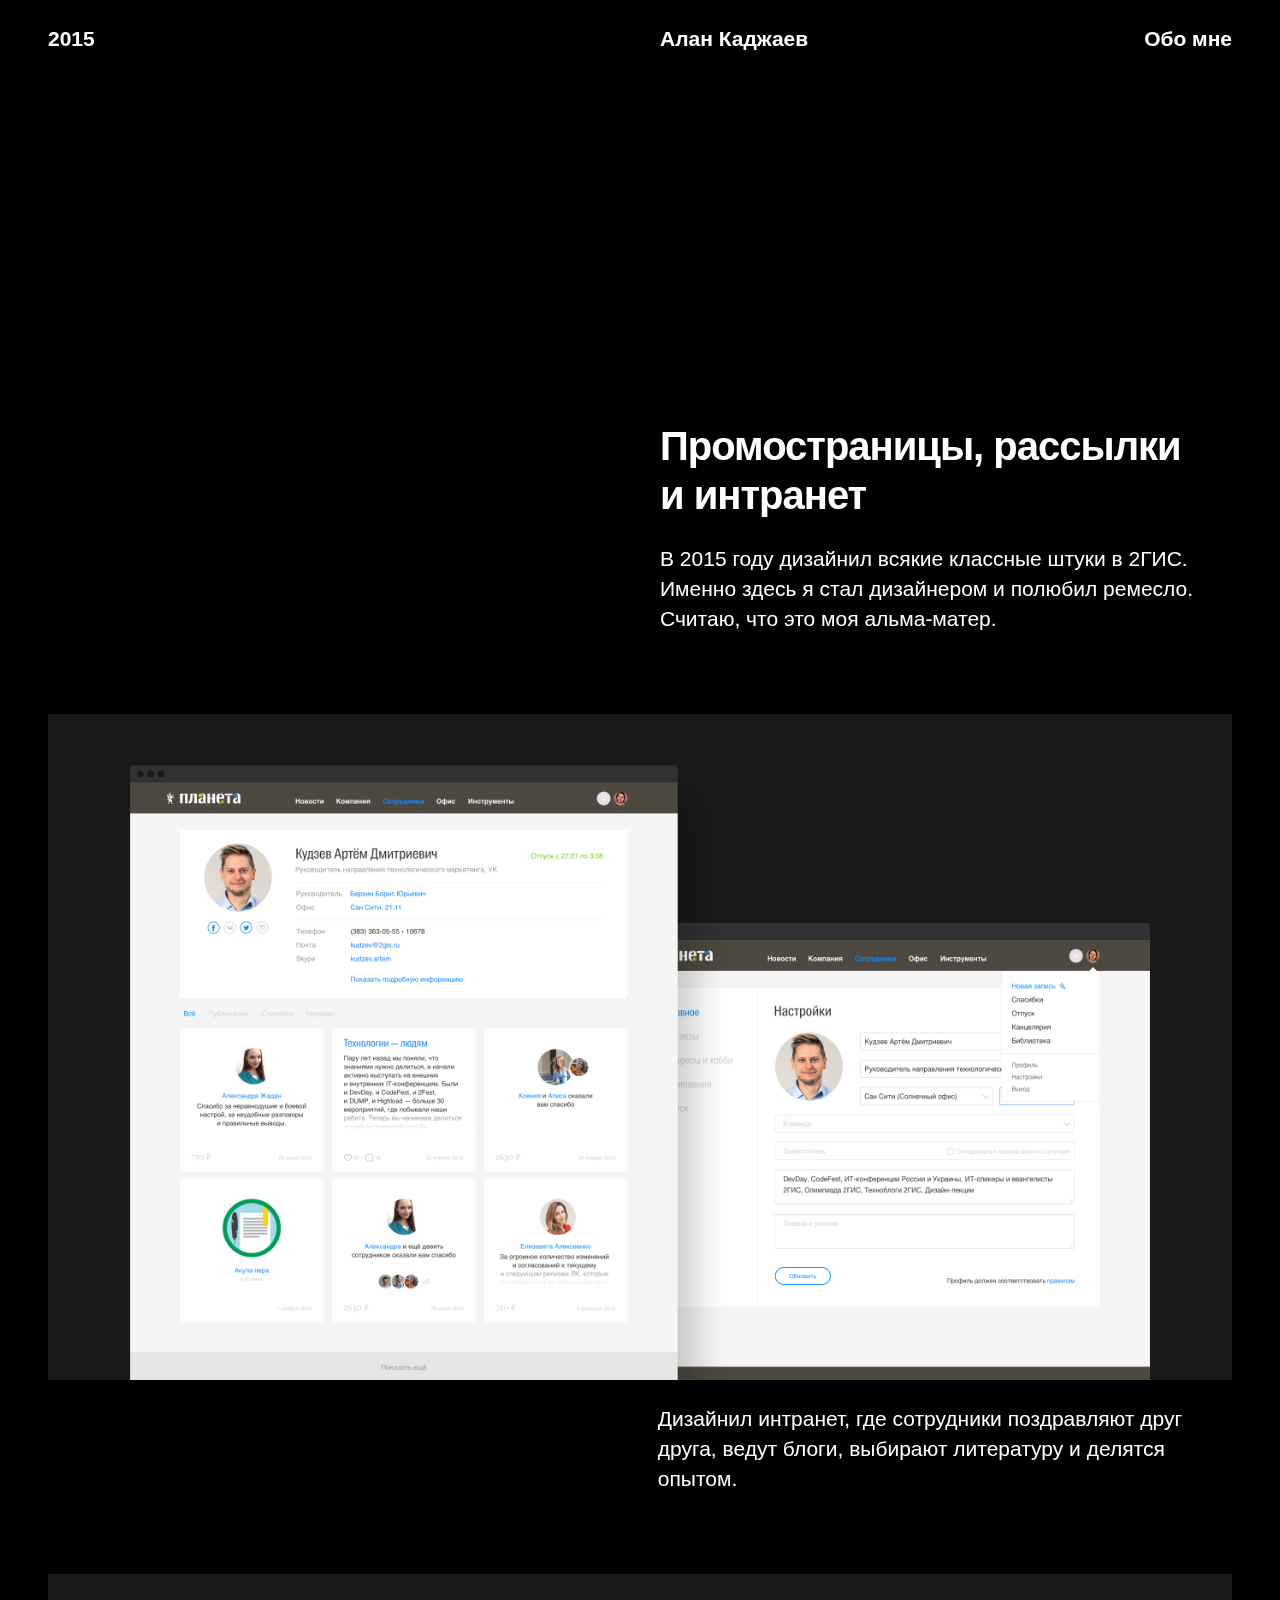
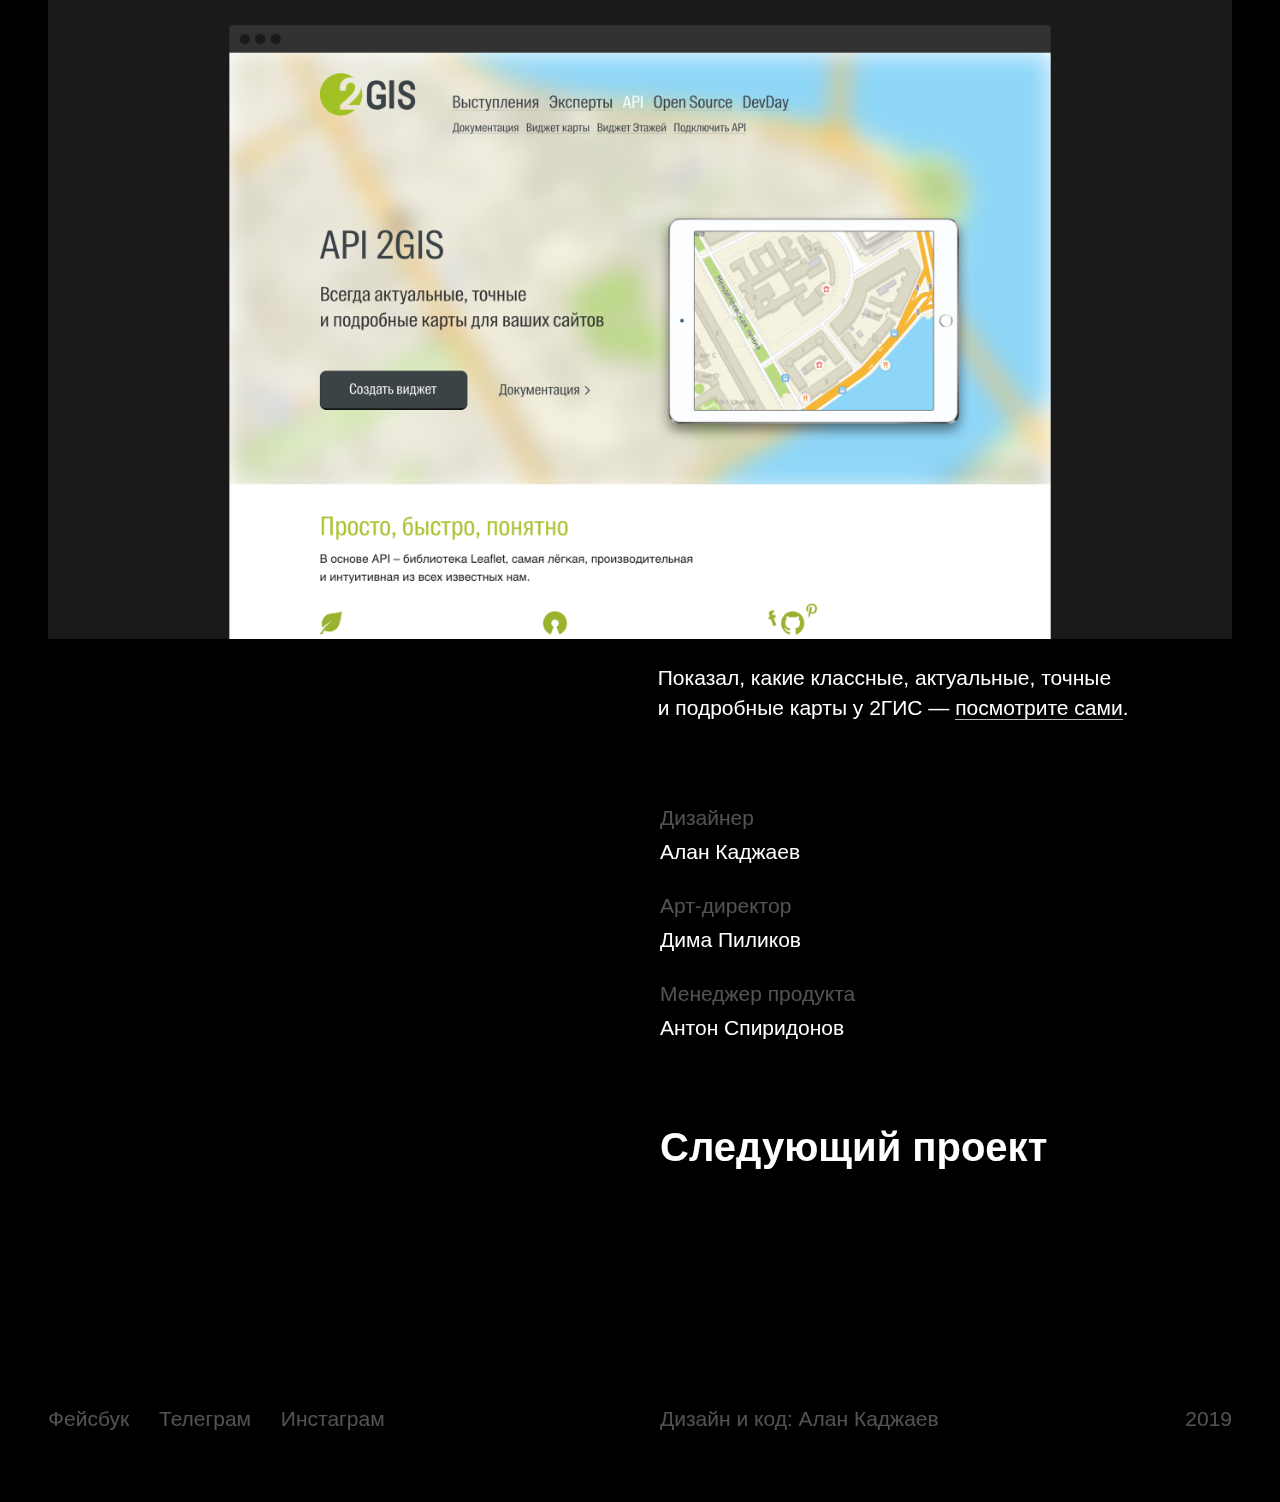
==== 2gis.html @ 0c4d252d "Add files via upload" ====
<!DOCTYPE html>
<html>
  <head>
    <meta charset="utf-8">
    <meta name="viewport" content="width=device-width, initial-scale=1">
    <title>Дизайнер Алан Каджаев</title>
    <link href="css/style.css" rel="stylesheet">
    <script src="https://ajax.googleapis.com/ajax/libs/jquery/2.1.4/jquery.min.js">
    </script>
  </head>

  <body>
    <div class="wrapper">
      <header class="site-header">
        <nav class="site-header__nav">
          <p class="site-header__date">2015</p>
          <a href="/index.html" class="site-header--4-6 site-header__link">Алан Каджаев</a>
          <a class="site-header--6-7 site-header__link">Обо мне</a>
        </nav>
      </header>

      <main class="project">
        <div class="project__col-4-7">
          <h2 class="project__heading">Промостраницы, рассылки и&nbsp;интранет</h2>
          <p class="project__lead">В&nbsp;2015 году дизайнил всякие классные штуки в&nbsp;2ГИС. Именно здесь я&nbsp;стал дизайнером и&nbsp;полюбил ремесло. Считаю, что это моя альма-матер.</p>
        </div>
        <div class="project__col-1-7">
          <img src="img/2gis/2gis-planeta.png" alt="Интранет" class="project__img">
          <p class="project__text">Дизайнил интранет, где сотрудники поздравляют друг друга, ведут блоги, выбирают литературу и&nbsp;делятся опытом.</p>
        </div>
        <div class="project__col-1-7">
          <img src="img/2gis/2gis-api.png" alt="Промостраница API" class="project__img">
          <p class="project__text">Показал, какие классные, актуальные, точные и&nbsp;подробные карты у&nbsp;2ГИС — <a href="http://api.2gis.ru/" class="link">посмотрите сами</a>.</p>
        </div>
        <div class="project__col-4-7">
          <h3 class="project__subheading">Дизайнер</h3>
          <p class="project__names">Алан Каджаев</p>

          <h3 class="project__subheading">Арт-директор</h3>
          <p class="project__names">Дима Пиликов</p>

          <h3 class="project__subheading">Менеджер продукта</h3>
          <p class="project__names">Антон Спиридонов</p>
        </div>

        <div class="project__col-4-7">
          <a href="terminal.html" class="project__nav">Следующий проект</a>
        </div>
      </main>

      <footer class="site-footer">
        <div class="site-footer--1-4">
          <a href="" class="site-footer__link">Фейсбук</a>
          <a href="" class="site-footer__link">Телеграм</a>
          <a href="" class="site-footer__link">Инстаграм</a>
        </div>

        <div class="site-footer--4-6">
          <p class="site-footer__text">Дизайн и&nbsp;код: Алан Каджаев</p>
        </div>

        <div class="site-footer--6-7">
          <p class="site-footer__text site-footer__text--date">2019</p>
        </div>
      </footer>
    </div>

    <script src="/js/script.js"></script>
  </body>
</html>
---- css/style.css ----
/*! normalize.css v7.0.0 | MIT License | github.com/necolas/normalize.css */
/* Document
   ========================================================================== */
/**
 * 1. Correct the line height in all browsers.
 * 2. Prevent adjustments of font size after orientation changes in
 *    IE on Windows Phone and in iOS.
 */
html {
  line-height: 1.15;
  /* 1 */
  -ms-text-size-adjust: 100%;
  /* 2 */
  -webkit-text-size-adjust: 100%;
  /* 2 */ }

/* Sections
   ========================================================================== */
/**
 * Remove the margin in all browsers (opinionated).
 */
body {
  margin: 0; }

/**
 * Add the correct display in IE 9-.
 */
article,
aside,
footer,
header,
nav,
section {
  display: block; }

/**
 * Correct the font size and margin on `h1` elements within `section` and
 * `article` contexts in Chrome, Firefox, and Safari.
 */
h1 {
  font-size: 2em;
  margin: 0.67em 0; }

/* Grouping content
   ========================================================================== */
/**
 * Add the correct display in IE 9-.
 * 1. Add the correct display in IE.
 */
figcaption,
figure,
main {
  /* 1 */
  display: block; }

/**
 * Add the correct margin in IE 8.
 */
figure {
  margin: 1em 40px; }

/**
 * 1. Add the correct box sizing in Firefox.
 * 2. Show the overflow in Edge and IE.
 */
hr {
  -webkit-box-sizing: content-box;
          box-sizing: content-box;
  /* 1 */
  height: 0;
  /* 1 */
  overflow: visible;
  /* 2 */ }

/**
 * 1. Correct the inheritance and scaling of font size in all browsers.
 * 2. Correct the odd `em` font sizing in all browsers.
 */
pre {
  font-family: monospace, monospace;
  /* 1 */
  font-size: 1em;
  /* 2 */ }

/* Text-level semantics
   ========================================================================== */
/**
 * 1. Remove the gray background on active links in IE 10.
 * 2. Remove gaps in links underline in iOS 8+ and Safari 8+.
 */
a {
  background-color: transparent;
  /* 1 */
  -webkit-text-decoration-skip: objects;
  /* 2 */ }

/**
 * 1. Remove the bottom border in Chrome 57- and Firefox 39-.
 * 2. Add the correct text decoration in Chrome, Edge, IE, Opera, and Safari.
 */
abbr[title] {
  border-bottom: none;
  /* 1 */
  text-decoration: underline;
  /* 2 */
  -webkit-text-decoration: underline dotted;
          text-decoration: underline dotted;
  /* 2 */ }

/**
 * Prevent the duplicate application of `bolder` by the next rule in Safari 6.
 */
b,
strong {
  font-weight: inherit; }

/**
 * Add the correct font weight in Chrome, Edge, and Safari.
 */
b,
strong {
  font-weight: bolder; }

/**
 * 1. Correct the inheritance and scaling of font size in all browsers.
 * 2. Correct the odd `em` font sizing in all browsers.
 */
code,
kbd,
samp {
  font-family: monospace, monospace;
  /* 1 */
  font-size: 1em;
  /* 2 */ }

/**
 * Add the correct font style in Android 4.3-.
 */
dfn {
  font-style: italic; }

/**
 * Add the correct background and color in IE 9-.
 */
mark {
  background-color: #ff0;
  color: #000; }

/**
 * Add the correct font size in all browsers.
 */
small {
  font-size: 80%; }

/**
 * Prevent `sub` and `sup` elements from affecting the line height in
 * all browsers.
 */
sub,
sup {
  font-size: 75%;
  line-height: 0;
  position: relative;
  vertical-align: baseline; }

sub {
  bottom: -0.25em; }

sup {
  top: -0.5em; }

/* Embedded content
   ========================================================================== */
/**
 * Add the correct display in IE 9-.
 */
audio,
video {
  display: inline-block; }

/**
 * Add the correct display in iOS 4-7.
 */
audio:not([controls]) {
  display: none;
  height: 0; }

/**
 * Remove the border on images inside links in IE 10-.
 */
img {
  border-style: none; }

/**
 * Hide the overflow in IE.
 */
svg:not(:root) {
  overflow: hidden; }

/* Forms
   ========================================================================== */
/**
 * 1. Change the font styles in all browsers (opinionated).
 * 2. Remove the margin in Firefox and Safari.
 */
button,
input,
optgroup,
select,
textarea {
  font-family: sans-serif;
  /* 1 */
  font-size: 100%;
  /* 1 */
  line-height: 1.15;
  /* 1 */
  margin: 0;
  /* 2 */ }

/**
 * Show the overflow in IE.
 * 1. Show the overflow in Edge.
 */
button,
input {
  /* 1 */
  overflow: visible; }

/**
 * Remove the inheritance of text transform in Edge, Firefox, and IE.
 * 1. Remove the inheritance of text transform in Firefox.
 */
button,
select {
  /* 1 */
  text-transform: none; }

/**
 * 1. Prevent a WebKit bug where (2) destroys native `audio` and `video`
 *    controls in Android 4.
 * 2. Correct the inability to style clickable types in iOS and Safari.
 */
button,
html [type="button"],
[type="reset"],
[type="submit"] {
  -webkit-appearance: button;
  /* 2 */ }

/**
 * Remove the inner border and padding in Firefox.
 */
button::-moz-focus-inner,
[type="button"]::-moz-focus-inner,
[type="reset"]::-moz-focus-inner,
[type="submit"]::-moz-focus-inner {
  border-style: none;
  padding: 0; }

/**
 * Restore the focus styles unset by the previous rule.
 */
button:-moz-focusring,
[type="button"]:-moz-focusring,
[type="reset"]:-moz-focusring,
[type="submit"]:-moz-focusring {
  outline: 1px dotted ButtonText; }

/**
 * Correct the padding in Firefox.
 */
fieldset {
  padding: 0.35em 0.75em 0.625em; }

/**
 * 1. Correct the text wrapping in Edge and IE.
 * 2. Correct the color inheritance from `fieldset` elements in IE.
 * 3. Remove the padding so developers are not caught out when they zero out
 *    `fieldset` elements in all browsers.
 */
legend {
  -webkit-box-sizing: border-box;
          box-sizing: border-box;
  /* 1 */
  color: inherit;
  /* 2 */
  display: table;
  /* 1 */
  max-width: 100%;
  /* 1 */
  padding: 0;
  /* 3 */
  white-space: normal;
  /* 1 */ }

/**
 * 1. Add the correct display in IE 9-.
 * 2. Add the correct vertical alignment in Chrome, Firefox, and Opera.
 */
progress {
  display: inline-block;
  /* 1 */
  vertical-align: baseline;
  /* 2 */ }

/**
 * Remove the default vertical scrollbar in IE.
 */
textarea {
  overflow: auto; }

/**
 * 1. Add the correct box sizing in IE 10-.
 * 2. Remove the padding in IE 10-.
 */
[type="checkbox"],
[type="radio"] {
  -webkit-box-sizing: border-box;
          box-sizing: border-box;
  /* 1 */
  padding: 0;
  /* 2 */ }

/**
 * Correct the cursor style of increment and decrement buttons in Chrome.
 */
[type="number"]::-webkit-inner-spin-button,
[type="number"]::-webkit-outer-spin-button {
  height: auto; }

/**
 * 1. Correct the odd appearance in Chrome and Safari.
 * 2. Correct the outline style in Safari.
 */
[type="search"] {
  -webkit-appearance: textfield;
  /* 1 */
  outline-offset: -2px;
  /* 2 */ }

/**
 * Remove the inner padding and cancel buttons in Chrome and Safari on macOS.
 */
[type="search"]::-webkit-search-cancel-button,
[type="search"]::-webkit-search-decoration {
  -webkit-appearance: none; }

/**
 * 1. Correct the inability to style clickable types in iOS and Safari.
 * 2. Change font properties to `inherit` in Safari.
 */
::-webkit-file-upload-button {
  -webkit-appearance: button;
  /* 1 */
  font: inherit;
  /* 2 */ }

/* Interactive
   ========================================================================== */
/*
 * Add the correct display in IE 9-.
 * 1. Add the correct display in Edge, IE, and Firefox.
 */
details,
menu {
  display: block; }

/*
 * Add the correct display in all browsers.
 */
summary {
  display: list-item; }

/* Scripting
   ========================================================================== */
/**
 * Add the correct display in IE 9-.
 */
canvas {
  display: inline-block; }

/**
 * Add the correct display in IE.
 */
template {
  display: none; }

/* Hidden
   ========================================================================== */
/**
 * Add the correct display in IE 10-.
 */
[hidden] {
  display: none; }

@font-face {
  font-family: 'TT Travels';
  font-weight: 500;
  font-style: normal;
  src: url("../fonts/350F82_B_0.eot");
  src: url("../fonts/350F82_B_0.eot?#iefix") format("embedded-opentype"), url("../fonts/350F82_B_0.woff2") format("woff2"), url("../fonts/350F82_B_0.woff") format("woff"), url("../fonts/350F82_B_0.ttf") format("truetype"); }

@font-face {
  font-family: 'CSTM Xprmntl 2';
  font-weight: 700;
  font-style: normal;
  src: url("../fonts/CSTM02-Bold.eot");
  src: url("../fonts/CSTM02-Bold.eot?#iefix") format("embedded-opentype"), url("../fonts/CSTM02-Bold.woff2") format("woff2"), url("../fonts/CSTM02-Bold.woff") format("woff"), url("../fonts/CSTM02-Bold.ttf") format("truetype"); }

@font-face {
  font-family: 'CSTM Xprmntl 2';
  font-weight: 400;
  font-style: italic;
  src: url("../fonts/CSTM02-Italic.eot");
  src: url("../fonts/CSTM02-Italic.eot?#iefix") format("embedded-opentype"), url("../fonts/CSTM02-Italic.woff2") format("woff2"), url("../fonts/CSTM02-Italic.woff") format("woff"), url("../fonts/CSTM02-Italic.ttf") format("truetype"); }

.link {
  text-decoration: none;
  border-bottom: 1px solid rgba(255, 255, 255, 0.72);
  color: #FFFFFF;
  -webkit-transition: 200ms;
  transition: 200ms; }
  .link:visited {
    opacity: .16; }
  .link:hover {
    opacity: .48; }

.wrapper {
  margin: 0 auto;
  overflow: hidden;
  padding: 0 16px; }
  @media (min-width: 1024px) {
    .wrapper {
      padding: 0 48px;
      max-width: 1480px;
      margin-bottom: 48px; } }

.site-header {
  margin-top: 12px; }
  @media (min-width: 700px) {
    .site-header {
      margin-top: 24px; } }

.site-header--4-6 {
  grid-column: 4 / 6; }

.site-header--6-7 {
  grid-column: 6 / 7;
  justify-self: end; }

.site-header__nav {
  mix-blend-mode: exclusion;
  display: block; }
  @media (min-width: 700px) {
    .site-header__nav {
      display: grid;
      grid-template-columns: 1fr 1fr 1fr 1fr 1fr 1fr;
      grid-row-gap: 80px;
      grid-column-gap: 40px; } }

.site-header__date {
  font-weight: 700;
  font-size: 17px;
  line-height: 26px;
  margin: 0;
  font-variant-numeric: tabular-nums;
  -webkit-font-feature-settings: "tnum", "zero";
  font-feature-settings: "tnum", "zero"; }
  @media (min-width: 1024px) {
    .site-header__date {
      font-size: 21px;
      line-height: 30px; } }

.site-header__date--fix {
  position: fixed; }

.site-header__link {
  display: block;
  font-weight: 700;
  font-size: 17px;
  line-height: 26px;
  text-decoration: none;
  color: #FFFFFF;
  cursor: pointer;
  -webkit-transition: all 300ms ease;
  transition: all 300ms ease; }
  .site-header__link:hover {
    opacity: .32; }
  @media (min-width: 1024px) {
    .site-header__link {
      font-size: 21px;
      line-height: 30px; } }

.site-header__link--active:hover {
  cursor: text;
  opacity: 1;
  color: #FFFFFF; }

.site-header__link:last-child {
  padding-right: 0; }

.site-header__heading {
  margin: 0;
  padding-right: 6px;
  position: fixed;
  width: 97%;
  margin-top: 34vh;
  font-family: 'CSTM Xprmntl 2', sans-serif;
  font-style: italic;
  font-weight: 400;
  font-size: 62px;
  line-height: 1;
  text-align: center;
  -webkit-transition: all 800ms ease;
  transition: all 800ms ease;
  z-index: 100; }
  @media (min-width: 1024px) {
    .site-header__heading {
      margin-top: 37vh;
      padding-right: 48px;
      font-size: 164px; } }

.content {
  opacity: .12;
  margin-top: 40vh; }
  @media (min-width: 1024px) {
    .content {
      margin-top: 40vh;
      margin-bottom: 240px;
      display: grid;
      grid-row-gap: 120px;
      grid-column-gap: 40px;
      grid-template-columns: 2fr 2fr 2fr 2fr 2fr 2fr;
      opacity: .12;
      -webkit-transition: all 1200ms ease;
      transition: all 1200ms ease; } }

.content__col-1-4 {
  grid-column: 1 / 4; }

.content__col-1-5 {
  grid-column: 1 / 5; }

.content__col-1-6 {
  grid-column: 1 / 6; }

.content__col-1-7 {
  grid-column: 1 / 7; }

.content__col-2-3 {
  grid-column: 2 / 3; }

.content__col-2-4 {
  grid-column: 2 / 4; }

.content__col-2-5 {
  grid-column: 2 / 5; }

.content__col-2-6 {
  grid-column: 2 / 6; }

.content__col-2-7 {
  grid-column: 2 / 7; }

.content__col-3-5 {
  grid-column: 3 / 5; }

.content__col-3-6 {
  grid-column: 3 / 6; }

.content__col-3-7 {
  grid-column: 3 / 7; }

.content__col-4-6 {
  grid-column: 4 / 6; }

.content__col-4-7 {
  grid-column: 4 / 7; }

.content__col-5-6 {
  grid-column: 5 / 6; }

.content__col-5-7 {
  grid-column: 5 / 7; }

.content__row-4 {
  grid-row: 4; }

.content__date {
  display: none;
  font-family: "Formular", sans-serif;
  font-size: 14px;
  line-height: 20px;
  font-weight: bold;
  opacity: .4;
  font-variant-numeric: tabular-nums;
  -webkit-font-feature-settings: "tnum", "zero";
  font-feature-settings: "tnum", "zero"; }

.content__dash {
  position: relative;
  padding-left: 40px; }
  .content__dash:before {
    content: "";
    position: absolute;
    background-color: white;
    width: 32px;
    height: 1px;
    top: 8px;
    left: 4px; }

.content__texts {
  max-width: 680px; }

.content__heading {
  margin: 0;
  margin-top: 8px;
  font-size: 28px;
  line-height: 40px;
  font-weight: normal; }

.content__text {
  display: none;
  margin: 0;
  padding: 0;
  margin-top: 8px;
  opacity: .64; }

.content__img {
  display: block;
  margin-top: 64px;
  -webkit-transition: all 400ms ease;
  transition: all 400ms ease; }
  .content__img:hover {
    -webkit-transform: scale(1.02);
            transform: scale(1.02); }

.project {
  margin-top: 20vh;
  margin-bottom: 72px;
  display: block; }
  @media (min-width: 700px) {
    .project {
      display: grid;
      grid-row-gap: 80px;
      grid-column-gap: 40px;
      grid-template-columns: 1fr 1fr 1fr 1fr 1fr 1fr; } }
  @media (min-width: 1024px) {
    .project {
      margin-top: 40vh; } }

.project__col-1-4 {
  grid-column: 1 / 4; }

.project__col-1-5 {
  grid-column: 1 / 5; }

.project__col-1-6 {
  grid-column: 1 / 6; }

.project__col-1-7 {
  grid-column: 1 / 7; }

.project__col-2-3 {
  grid-column: 2 / 3; }

.project__col-2-4 {
  grid-column: 2 / 4; }

.project__col-2-5 {
  grid-column: 2 / 5; }

.project__col-2-6 {
  grid-column: 2 / 6; }

.project__col-3-5 {
  grid-column: 3 / 5; }

.project__col-3-6 {
  grid-column: 3 / 6; }

.project__col-3-7 {
  grid-column: 3 / 7; }

.project__col-4-5 {
  grid-column: 4 / 5; }

.project__col-4-6 {
  grid-column: 4 / 6; }

.project__col-4-7 {
  grid-column: 4 / 7; }

.project__col-5-7 {
  grid-column: 5 / 7; }

.project__col-6-7 {
  grid-column: 6 / 7; }

.project__row-4 {
  grid-row: 4; }

.project__date {
  display: none;
  font-family: "Formular", sans-serif;
  font-size: 14px;
  font-weight: bold;
  opacity: .4;
  line-height: 20px;
  font-variant-numeric: tabular-nums;
  -webkit-font-feature-settings: "tnum", "zero";
  font-feature-settings: "tnum", "zero"; }

.project__dash {
  position: relative;
  padding-left: 40px; }
  .project__dash:before {
    project: "";
    position: absolute;
    background-color: white;
    width: 32px;
    height: 1px;
    top: 8px;
    left: 4px; }

.project__lead {
  margin: 0;
  margin-top: 12px;
  font-size: 17px;
  line-height: 26px; }
  @media (min-width: 1024px) {
    .project__lead {
      margin-top: 24px;
      font-size: 21px;
      line-height: 30px; } }

.project__text {
  margin: 0;
  margin-bottom: 12px;
  font-size: 17px;
  line-height: 26px; }
  @media (min-width: 700px) {
    .project__text {
      max-width: 48.5%;
      margin-top: 24px;
      margin-bottom: 0;
      margin-left: auto; } }
  @media (min-width: 1024px) {
    .project__text {
      font-size: 21px;
      line-height: 30px; } }

.project__heading {
  margin: 0;
  margin-top: 8px;
  font-weight: 700;
  letter-spacing: -1px;
  font-size: 30px;
  line-height: 39px; }
  @media (min-width: 1024px) {
    .project__heading {
      font-size: 40px;
      line-height: 49px; } }

.project__subheading {
  margin: 0;
  margin-top: 24px;
  font-weight: normal;
  font-size: 17px;
  line-height: 26px;
  opacity: .32; }
  .project__subheading:first-child {
    margin-top: 48px; }
  @media (min-width: 1024px) {
    .project__subheading {
      margin-top: 24px;
      font-size: 21px;
      line-height: 30px; }
      .project__subheading:first-child {
        margin-top: 0; } }

.project__names {
  margin: 0;
  padding: 0;
  font-size: 17px;
  line-height: 26px; }
  @media (min-width: 1024px) {
    .project__names {
      margin-top: 4px;
      font-size: 21px;
      line-height: 30px; } }

.project__copyright {
  margin: 0;
  padding: 0;
  font-size: 17px;
  line-height: 26px;
  opacity: .24; }
  @media (min-width: 1024px) {
    .project__copyright {
      margin-top: 16px;
      font-size: 17px;
      line-height: 26px; } }

.project__img {
  margin-top: 44px;
  margin-bottom: 12px; }
  @media (min-width: 700px) {
    .project__img {
      display: block;
      -webkit-transition: all 400ms ease;
      transition: all 400ms ease;
      margin-top: 0;
      margin-bottom: 0; } }

.project__nav {
  display: block;
  margin-top: 40px;
  font-size: 22px;
  line-height: 30px;
  font-weight: bold;
  color: white;
  text-decoration: none;
  -webkit-transition: all 300ms ease;
  transition: all 300ms ease; }
  .project__nav:hover {
    opacity: .32; }
  @media (min-width: 1024px) {
    .project__nav {
      margin-top: 0;
      margin-bottom: 160px;
      font-size: 40px;
      line-height: 49px; } }

.site-footer {
  display: block; }
  @media (min-width: 700px) {
    .site-footer {
      display: grid;
      grid-template-columns: 1fr 1fr 1fr 1fr 1fr 1fr;
      grid-row-gap: 32px;
      grid-column-gap: 40px; } }

@media (min-width: 700px) {
  .site-footer--1-4 {
    grid-column: 1 / 4; } }

@media (min-width: 700px) {
  .site-footer--1-7 {
    grid-column: 1 / 7; } }

@media (min-width: 700px) {
  .site-footer--4-6 {
    grid-column: 4 / 6; } }

@media (min-width: 700px) {
  .site-footer--4-7 {
    grid-column: 4 / 7; } }

@media (min-width: 700px) {
  .site-footer--6-7 {
    grid-column: 6 / 7;
    justify-self: end; } }

.site-footer__link {
  font-size: 21px;
  line-height: 30px;
  color: white;
  text-decoration: none;
  opacity: .32;
  -webkit-transition: all 300ms ease;
  transition: all 300ms ease; }
  .site-footer__link:hover {
    opacity: 1; }
  @media (min-width: 1024px) {
    .site-footer__link {
      margin-right: 24px; }
      .site-footer__link:last-child {
        margin-right: 0; } }

.site-footer__text {
  margin: 0;
  padding: 0;
  margin-bottom: 8px;
  font-size: 21px;
  line-height: 30px;
  opacity: .32; }
  @media (min-width: 1024px) {
    .site-footer__text {
      margin: 0;
      padding-bottom: 20px; } }

* {
  -webkit-box-sizing: border-box;
          box-sizing: border-box;
  -webkit-font-smoothing: antialiased;
  -moz-osx-font-smoothing: grayscale; }

body {
  font-family: "Formular", sans-serif;
  font-size: 21px;
  line-height: 30px;
  margin: 0;
  padding: 0;
  color: #FFFFFF;
  background: #000;
  -webkit-transition: all ease 1000ms;
  transition: all ease 1000ms; }

img {
  max-width: 100%;
  height: auto; }

video {
  margin-top: 44px;
  margin-bottom: 12px; }
  @media (min-width: 700px) {
    video {
      display: block;
      -webkit-transition: all 400ms ease;
      transition: all 400ms ease;
      margin-top: 0;
      margin-bottom: 0; } }

blockquote {
  margin: 0;
  padding: 0; }

hr {
  display: none;
  margin: 0;
  opacity: .12; }
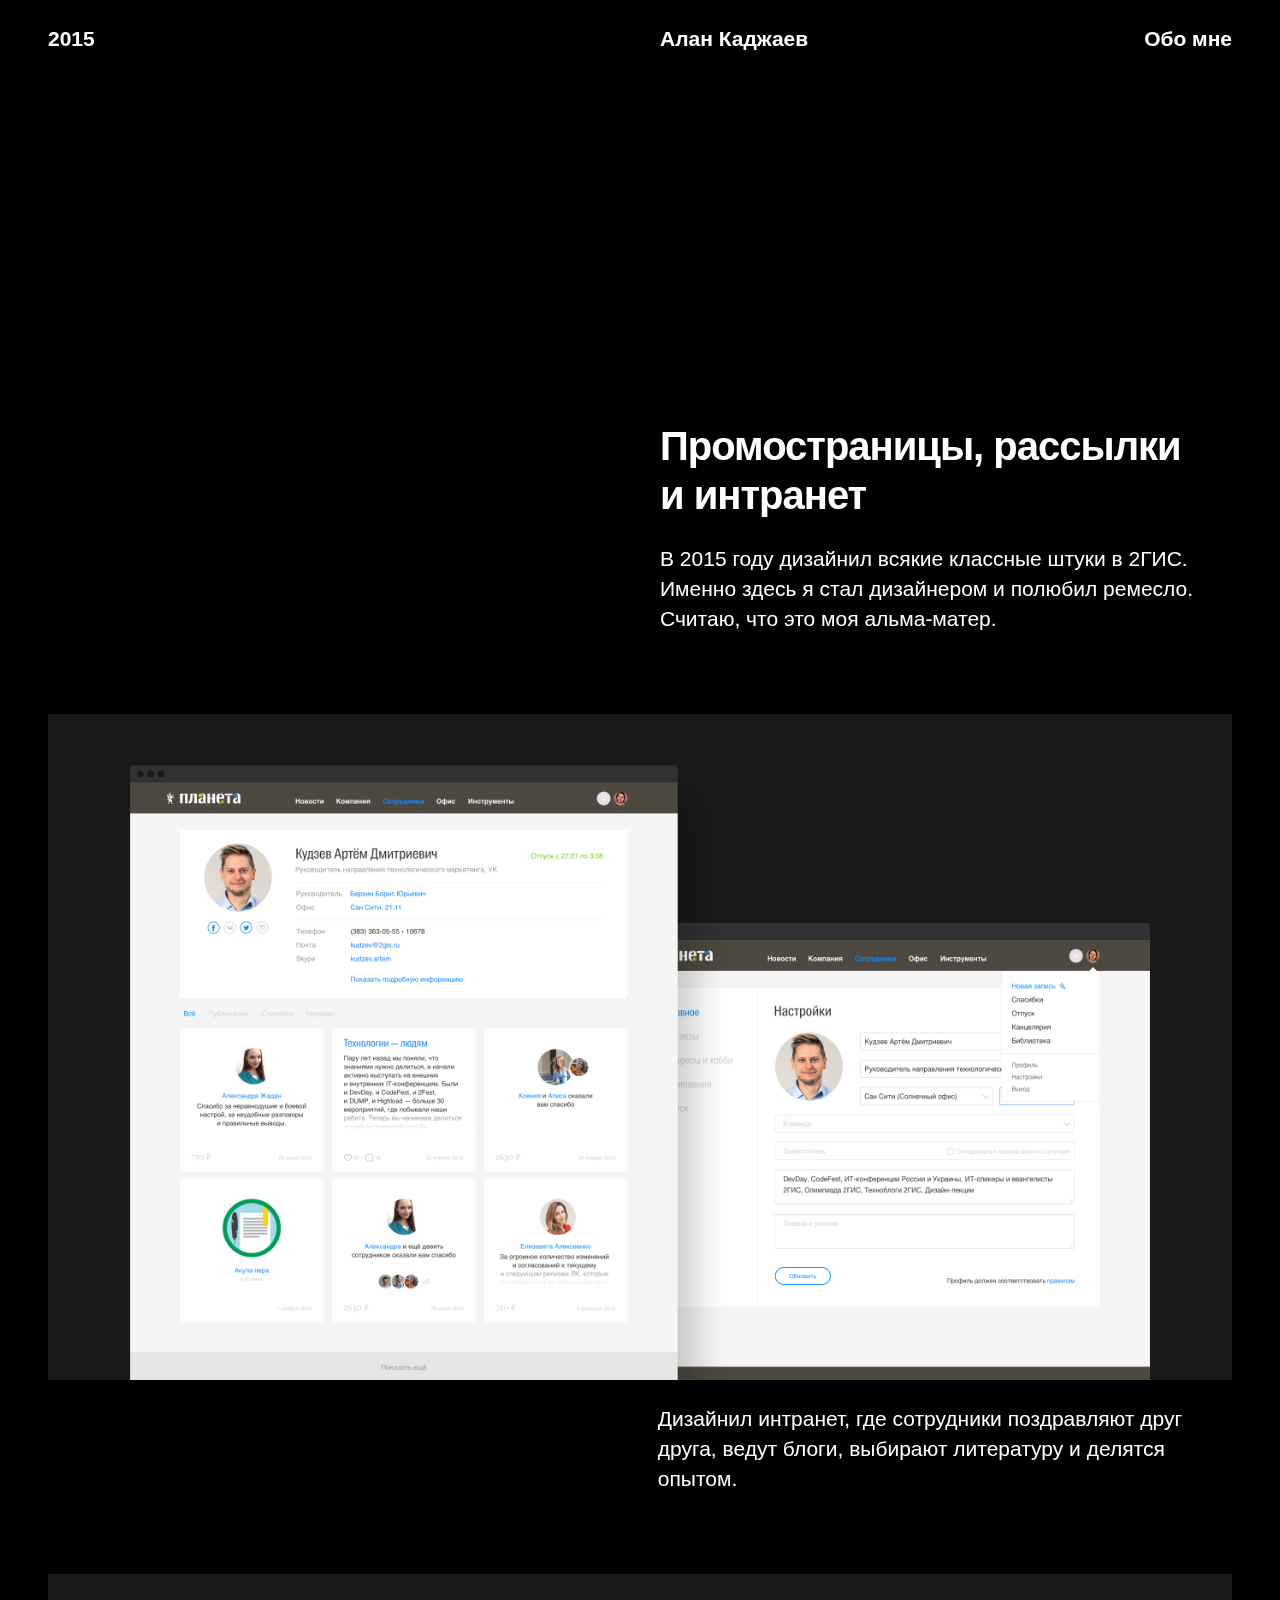
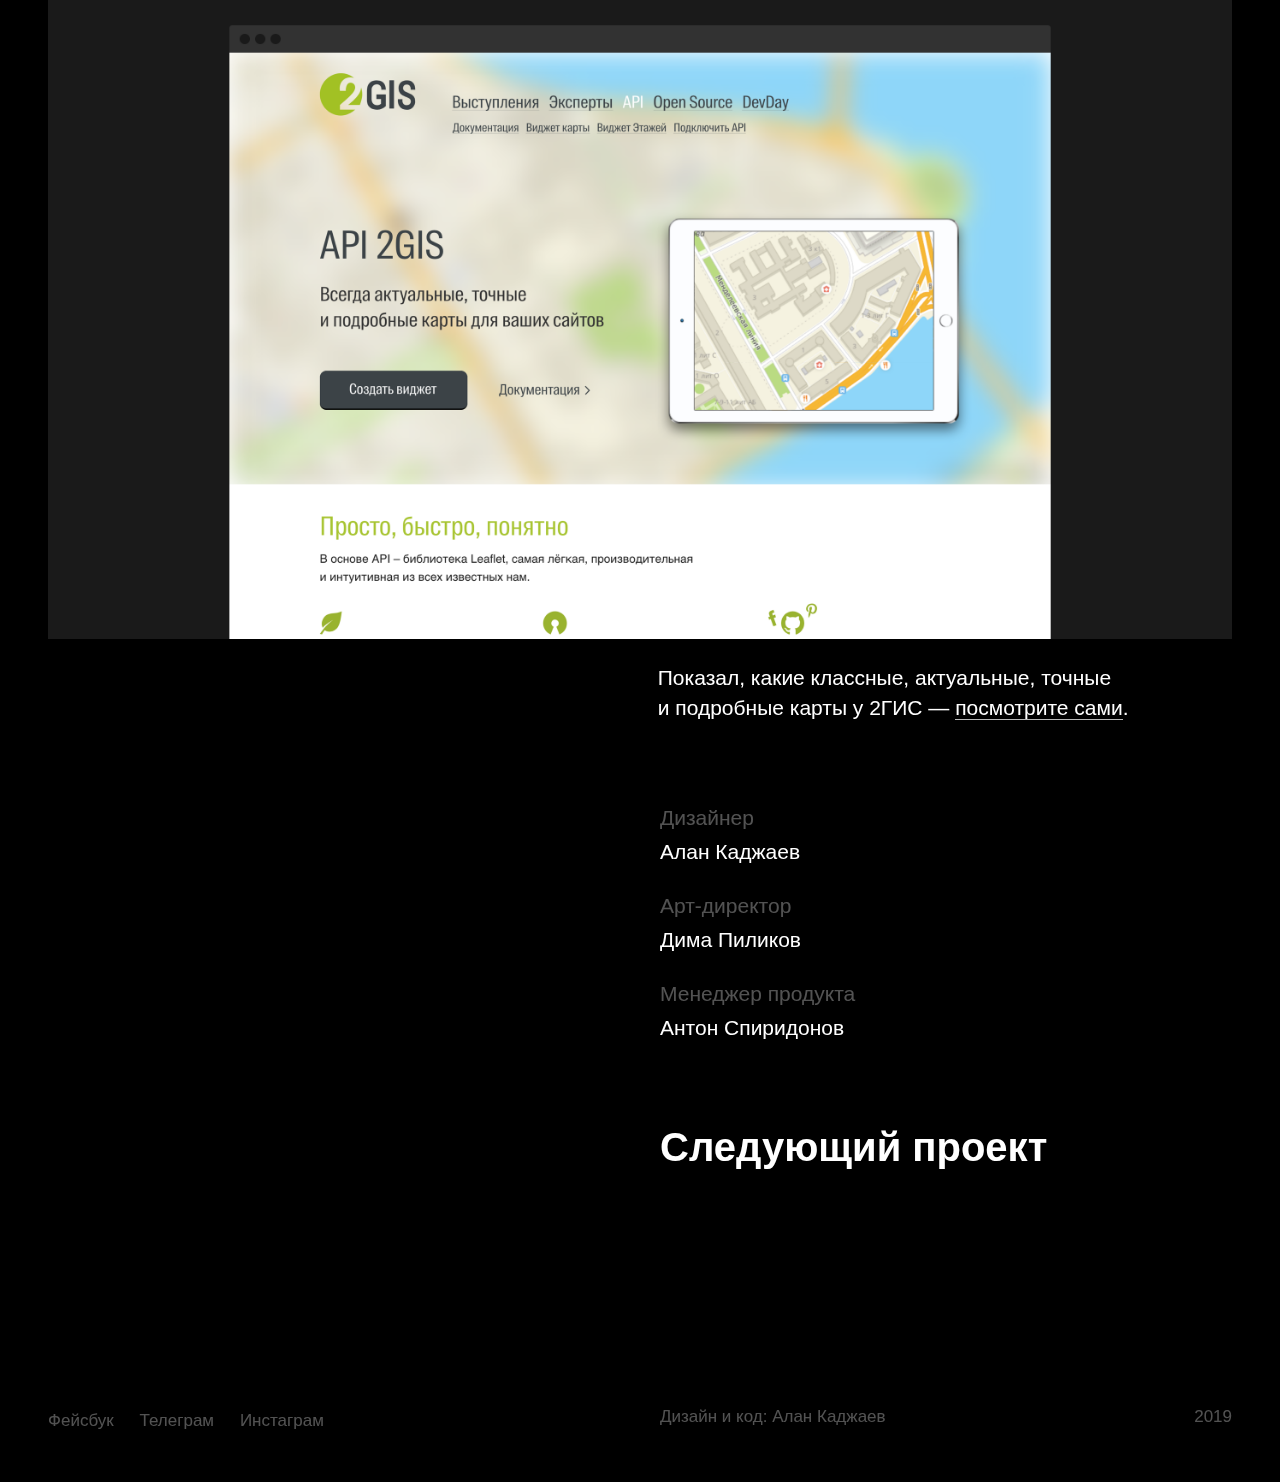
==== commit 032b4e14: "Обновляет сайт" ====
--- a/2gis.html
+++ b/2gis.html
@@ -15,7 +15,7 @@
         <nav class="site-header__nav">
           <p class="site-header__date">2015</p>
           <a href="/index.html" class="site-header--4-6 site-header__link">Алан Каджаев</a>
-          <a class="site-header--6-7 site-header__link">Обо мне</a>
+          <a href="/about.html" class="site-header--6-7 site-header__link">Обо мне</a>
         </nav>
       </header>
 
@@ -64,7 +64,5 @@
         </div>
       </footer>
     </div>
-
-    <script src="/js/script.js"></script>
   </body>
 </html>
--- a/css/style.css
+++ b/css/style.css
@@ -1,3 +1,4 @@
+@charset "UTF-8";
 /*! normalize.css v7.0.0 | MIT License | github.com/necolas/normalize.css */
 /* Document
    ========================================================================== */
@@ -428,7 +429,8 @@
 .wrapper {
   margin: 0 auto;
   overflow: hidden;
-  padding: 0 16px; }
+  padding: 0 16px;
+  margin-bottom: 32px; }
   @media (min-width: 1024px) {
     .wrapper {
       padding: 0 48px;
@@ -514,6 +516,10 @@
   -webkit-transition: all 800ms ease;
   transition: all 800ms ease;
   z-index: 100; }
+  @media (min-width: 700px) {
+    .site-header__heading {
+      margin-top: 39vh;
+      font-size: 120px; } }
   @media (min-width: 1024px) {
     .site-header__heading {
       margin-top: 37vh;
@@ -523,7 +529,7 @@
 .content {
   opacity: .12;
   margin-top: 40vh; }
-  @media (min-width: 1024px) {
+  @media (min-width: 700px) {
     .content {
       margin-top: 40vh;
       margin-bottom: 240px;
@@ -770,8 +776,8 @@
   line-height: 26px;
   opacity: .32; }
   .project__subheading:first-child {
-    margin-top: 48px; }
-  @media (min-width: 1024px) {
+    margin-top: 24px; }
+  @media (min-width: 700px) {
     .project__subheading {
       margin-top: 24px;
       font-size: 21px;
@@ -793,17 +799,19 @@
 .project__copyright {
   margin: 0;
   padding: 0;
+  margin-bottom: 24px;
   font-size: 17px;
   line-height: 26px;
-  opacity: .24; }
-  @media (min-width: 1024px) {
+  opacity: .32; }
+  @media (min-width: 700px) {
     .project__copyright {
+      margin: 0;
       margin-top: 16px;
       font-size: 17px;
       line-height: 26px; } }
 
 .project__img {
-  margin-top: 44px;
+  margin-top: 24px;
   margin-bottom: 12px; }
   @media (min-width: 700px) {
     .project__img {
@@ -813,11 +821,43 @@
       margin-top: 0;
       margin-bottom: 0; } }
 
+.project__img--before {
+  position: relative; }
+
+.project__img--before::before {
+  content: "Было";
+  position: absolute;
+  top: 36px;
+  left: 12px;
+  font-size: 17px;
+  line-height: 26px;
+  opacity: .32; }
+  @media (min-width: 700px) {
+    .project__img--before::before {
+      top: 8px;
+      left: 16px; } }
+
+.project__img--after {
+  position: relative; }
+
+.project__img--after::before {
+  content: "Стало";
+  position: absolute;
+  top: 36px;
+  left: 12px;
+  font-size: 17px;
+  line-height: 26px;
+  opacity: .32; }
+  @media (min-width: 700px) {
+    .project__img--after::before {
+      top: 8px;
+      left: 16px; } }
+
 .project__nav {
   display: block;
   margin-top: 40px;
-  font-size: 22px;
-  line-height: 30px;
+  font-size: 30px;
+  line-height: 39px;
   font-weight: bold;
   color: white;
   text-decoration: none;
@@ -825,7 +865,7 @@
   transition: all 300ms ease; }
   .project__nav:hover {
     opacity: .32; }
-  @media (min-width: 1024px) {
+  @media (min-width: 700px) {
     .project__nav {
       margin-top: 0;
       margin-bottom: 160px;
@@ -833,17 +873,31 @@
       line-height: 49px; } }
 
 .site-footer {
-  display: block; }
+  display: block;
+  margin-top: 80px; }
   @media (min-width: 700px) {
     .site-footer {
+      margin: 0;
       display: grid;
       grid-template-columns: 1fr 1fr 1fr 1fr 1fr 1fr;
       grid-row-gap: 32px;
       grid-column-gap: 40px; } }
 
-@media (min-width: 700px) {
-  .site-footer--1-4 {
-    grid-column: 1 / 4; } }
+.site-footer--1-4 {
+  display: -webkit-box;
+  display: -ms-flexbox;
+  display: flex;
+  -webkit-box-pack: justify;
+      -ms-flex-pack: justify;
+          justify-content: space-between;
+  margin-bottom: 24px;
+  border-bottom: 1px solid rgba(255, 255, 255, 0.16); }
+  @media (min-width: 700px) {
+    .site-footer--1-4 {
+      display: inline;
+      grid-column: 1 / 4;
+      margin: 0;
+      border: none; } }
 
 @media (min-width: 700px) {
   .site-footer--1-7 {
@@ -863,8 +917,9 @@
     justify-self: end; } }
 
 .site-footer__link {
-  font-size: 21px;
-  line-height: 30px;
+  padding-bottom: 12px;
+  font-size: 17px;
+  line-height: 26px;
   color: white;
   text-decoration: none;
   opacity: .32;
@@ -874,21 +929,29 @@
     opacity: 1; }
   @media (min-width: 1024px) {
     .site-footer__link {
-      margin-right: 24px; }
+      margin-right: 20px;
+      padding: 0;
+      font-size: 17px;
+      line-height: 26px; }
       .site-footer__link:last-child {
         margin-right: 0; } }
 
 .site-footer__text {
   margin: 0;
   padding: 0;
-  margin-bottom: 8px;
-  font-size: 21px;
-  line-height: 30px;
+  font-size: 14px;
+  line-height: 22px;
   opacity: .32; }
   @media (min-width: 1024px) {
     .site-footer__text {
-      margin: 0;
-      padding-bottom: 20px; } }
+      font-size: 17px;
+      line-height: 26px; } }
+
+.site-footer__text--date {
+  display: none; }
+  @media (min-width: 700px) {
+    .site-footer__text--date {
+      display: block; } }
 
 * {
   -webkit-box-sizing: border-box;
@@ -912,7 +975,7 @@
   height: auto; }
 
 video {
-  margin-top: 44px;
+  margin-top: 24px;
   margin-bottom: 12px; }
   @media (min-width: 700px) {
     video {
